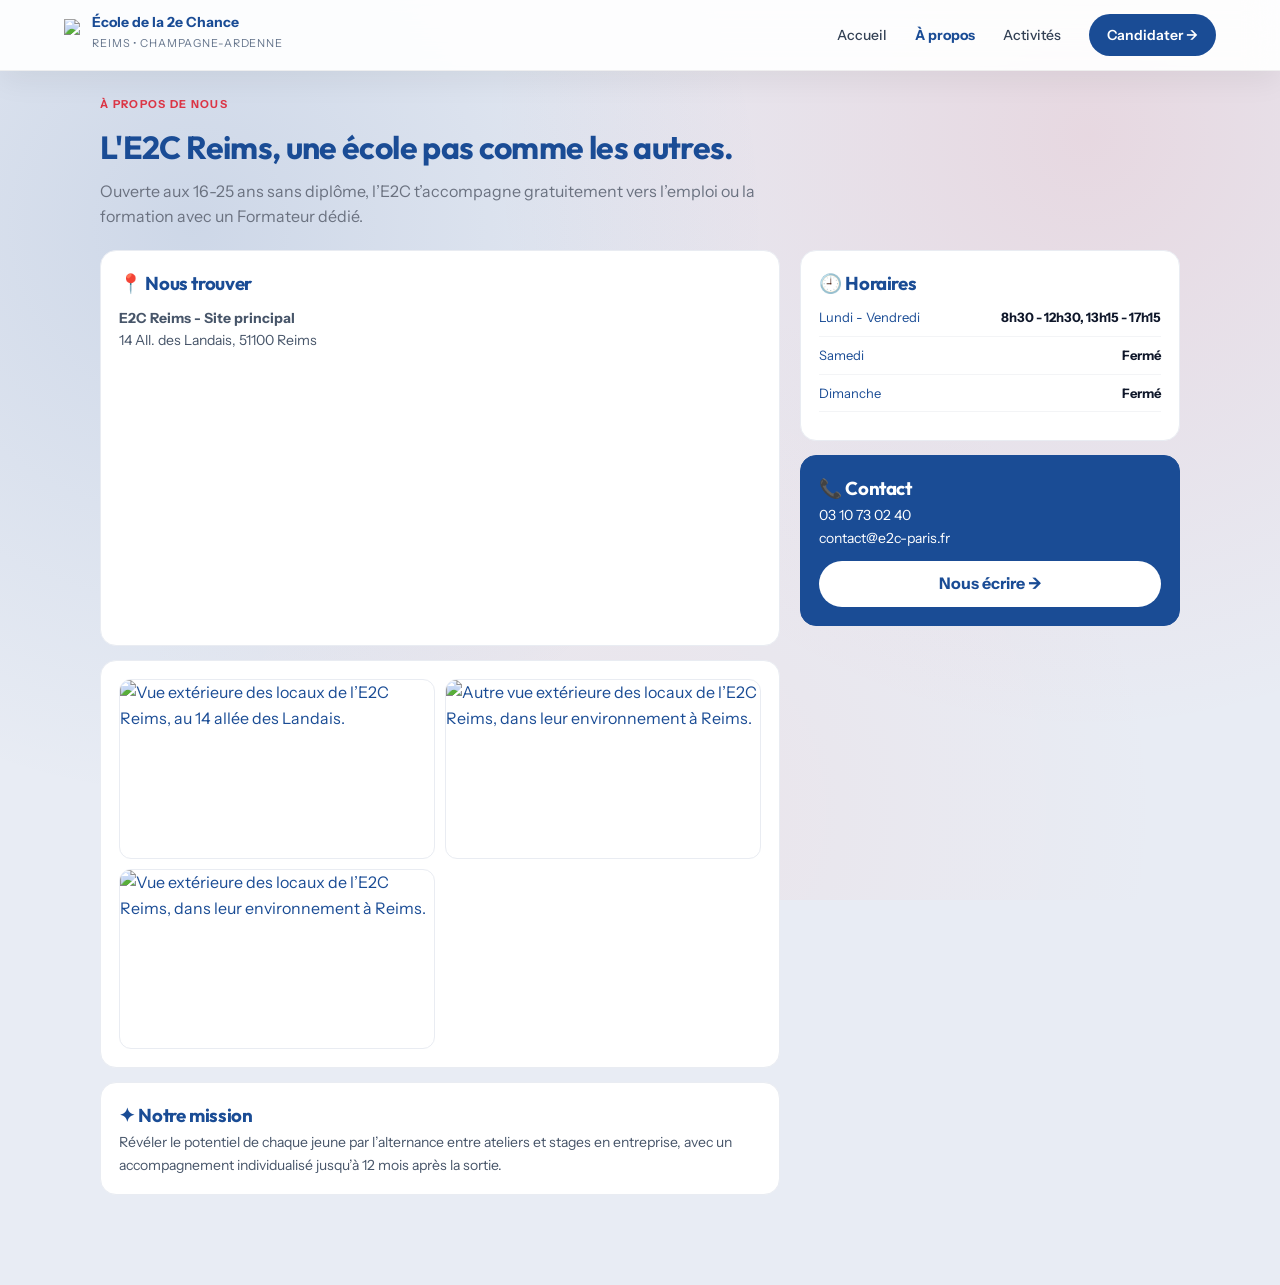
==== a-propos.html @ 0eb5949a "Add files via upload" ====
<!DOCTYPE html>
<html lang="fr">
<head>
<meta charset="UTF-8">
<meta name="viewport" content="width=device-width, initial-scale=1.0">
<title>À propos - E2C Reims</title>
<link href="https://fonts.googleapis.com/css2?family=Outfit:wght@600;700;800&family=Instrument+Sans:wght@400;500;600&display=swap" rel="stylesheet">
<link rel="stylesheet" href="style.css">
<style>
.propos-wrap{max-width:1120px;margin:90px auto;padding:0 20px}
.propos-grid{display:grid;grid-template-columns:1fr 380px;gap:20px;margin-top:20px}
@media(max-width:900px){.propos-grid{grid-template-columns:1fr}}
.card{background:white;border:1px solid #E9ECF2;border-radius:16px;padding:18px}
.map{width:100%;height:260px;border:0;border-radius:14px}
.horaire{display:flex;justify-content:space-between;padding:8px 0;border-bottom:1px solid #F3F4F6;font-size:13px}
.horaire strong{color:#0F172A}
</style>
</head>
<body>
<header id="header" class="scrolled"><div class="nav-container"><a href="index.html" class="logo"><img src="https://chatgpt.com/backend-api/estuary/public_content/enc/[base64]" style="height:32px"><div class="logo-text"><strong>École de la 2e Chance</strong><span>Reims • Champagne-Ardenne</span></div></a><nav class="nav-links"><a href="index.html">Accueil</a><a href="a-propos.html" style="color:#1A4C95;font-weight:700">À propos</a><a href="activites.html">Activités</a><a href="contact.html" class="btn-nav">Candidater →</a></nav></div></header>

<div class="propos-wrap">
  <span style="font-size:11px;letter-spacing:.12em;color:#DC3545;font-weight:800">À PROPOS DE NOUS</span>
  <h1 style="font-family:'Outfit';font-size:32px;margin:6px 0">L'E2C Reims, une école pas comme les autres.</h1>
  <p style="color:#6B7280;max-width:700px">Ouverte aux 16-25 ans sans diplôme, l’E2C t’accompagne gratuitement vers l’emploi ou la formation avec un Formateur dédié.</p>

  <div class="propos-grid">
    <div>
      <div class="card">
        <h3>📍 Nous trouver</h3>
        <p style="font-size:14px;color:#475569;margin:8px 0"><strong>E2C Reims - Site principal</strong><br>14 All. des Landais, 51100 Reims</p>
        <iframe class="map" src="https://www.google.com/maps?q=14%20All.%20des%20Landais,%2051100%20Reims&output=embed"></iframe>
      </div>
      <div class="card" style="margin-top:14px;display:grid;grid-template-columns:1fr 1fr;gap:10px">
        <img src="https://lh3.googleusercontent.com/gps-cs-s/ANWiy9RmBYXYJMVpjkhgtdOyG0xgI1zFbotQyMAzYjfXHsRGDIPvayYmzKq3-5r4vjvZk3Z1vQeb_IPQzzpQaoZ08wC7Tb1wzN6Sh1HUFRW2zBupb7UUvJ3DDwg1QPLV5E4Mbc2tKvYK3g=s680-w680-h510-rw" alt="Vue extérieure des locaux de l’E2C Reims, au 14 allée des Landais." onclick="openLb(this.src)" style="width:100%;height:180px;object-fit:cover;border-radius:12px;border:1px solid #E9ECF2;cursor:zoom-in">
        <img src="https://lh3.googleusercontent.com/gps-cs-s/ANWiy9QSnbKuPtUO25BjJZ3N5tn9REfrpH4IotvsvNzSmO4d89oMQwn0oLD4l0KyzKa5ALlvkzQIB6VtEvJO0rON2k9hSrTb6btPZNoeBq-Bl7ip_3fWii-HJ_bYYK6eKldfgAWC14Fkgw=s680-w680-h510-rw" alt="Autre vue extérieure des locaux de l’E2C Reims, dans leur environnement à Reims." onclick="openLb(this.src)" style="width:100%;height:180px;object-fit:cover;border-radius:12px;border:1px solid #E9ECF2;cursor:zoom-in">
        <img src="https://lh3.googleusercontent.com/gps-cs-s/ANWiy9QU22M8WiIq9fsKcAF8jQqqt6LHoWeaKcx8g5h1gXrZMFghqUsR_W_uiX1hLZ7azSBP4daoE7Yy70InLgqcTe4EZH_8PGaV70tY9Tud4CergMFRghrfqBgtHQqchNBWYblf4CUi=s680-w680-h510-rw" alt="Vue extérieure des locaux de l’E2C Reims, dans leur environnement à Reims." onclick="openLb(this.src)" style="width:100%;height:180px;object-fit:cover;border-radius:12px;border:1px solid #E9ECF2;cursor:zoom-in">
      </div>
      <div class="card" style="margin-top:14px">
        <h3>✦ Notre mission</h3>
        <p style="font-size:14px;color:#475569;line-height:1.6">Révéler le potentiel de chaque jeune par l’alternance entre ateliers et stages en entreprise, avec un accompagnement individualisé jusqu’à 12 mois après la sortie.</p>
      </div>
    </div>

    <div>
      <div class="card">
        <h3>🕘 Horaires</h3>
        <div class="horaire"><span>Lundi - Vendredi</span><strong>8h30 - 12h30, 13h15 - 17h15</strong></div>
        <div class="horaire"><span>Samedi</span><strong>Fermé</strong></div>
        <div class="horaire"><span>Dimanche</span><strong>Fermé</strong></div>
        <p style="font-size:12px;color:#6B7280;margin-top:10px"></p>
      </div>
      <div class="card" style="margin-top:14px;background:#1A4C95;color:white;border-color:#1A4C95">
        <h3 style="color:white">📞 Contact</h3>
        <p style="font-size:14px">03 10 73 02 40<br>contact@e2c-paris.fr</p>
        <a href="contact.html" style="display:block;text-align:center;margin-top:12px;background:white;color:#1A4C95;padding:10px;border-radius:999px;text-decoration:none;font-weight:700">Nous écrire →</a>
      </div>
    </div>
  </div>
</div>
<div id="lb2" style="display:none;position:fixed;inset:0;background:rgba(15,23,42,0.75);backdrop-filter:blur(8px);z-index:999;align-items:center;justify-content:center;padding:20px"><img id="lb2-img" style="max-width:90%;max-height:90%;border-radius:16px;transform:scale(0.8);transition:.3s"><span style="position:absolute;top:20px;right:24px;color:white;font-size:28px;cursor:pointer" onclick="closeLb()">×</span></div>
<script>
const lb2=document.getElementById('lb2'), lb2Img=document.getElementById('lb2-img');
function openLb(src){ lb2Img.src=src; lb2.style.display='flex'; setTimeout(()=>lb2Img.style.transform='scale(1)',10)}
function closeLb(){ lb2Img.style.transform='scale(0.8)'; setTimeout(()=>lb2.style.display='none',200)}
lb2.onclick=e=>{ if(e.target===lb2) closeLb() }
</script>
</body>
</html>
---- style.css ----
*{margin:0;padding:0;box-sizing:border-box}
:root{--navy:#1A4C95;--orange:#3c81e7;--orange2:#FE9B94;--blue:#1A4C95;--muted:#64748B;--bg:#F2F4F8}
html{scroll-behavior:smooth}
body{font-family:'Instrument Sans',system-ui,sans-serif;background:#F2F4F8;background-image:
  radial-gradient(at 20% 20%, rgba(26,76,149,0.07) 0%, transparent 50%),
  radial-gradient(at 90% 10%, rgba(220,53,69,0.06) 0%, transparent 45%),
  radial-gradient(at 50% 90%, rgba(254,155,148,0.07) 0%, transparent 60%);
background-attachment:fixed;color:var(--navy);line-height:1.6;overflow-x:hidden}
h1,h2,h3{font-family:'Outfit',sans-serif;letter-spacing:-.02em}
#header{position:fixed;top:0;width:100%;z-index:50;background:rgba(255,255,255,0.78);backdrop-filter:blur(16px);border-bottom:1px solid rgba(0,0,0,0.06);transition:.3s}
#header.scrolled{background:rgba(255,255,255,0.92);box-shadow:0 10px 30px rgba(0,0,0,0.06)}
.nav-container{max-width:1200px;margin:auto;display:flex;justify-content:space-between;align-items:center;padding:14px 24px}
.logo{display:flex;align-items:center;gap:12px;text-decoration:none;color:var(--navy)}
.logo-icon{width:44px;height:44px;border-radius:12px;background:var(--navy);color:white;display:grid;place-items:center;font-weight:800;font-size:15px}
.logo-text strong{display:block;font-size:14px;line-height:1}
.logo-text span{font-size:11px;color:var(--muted);letter-spacing:.08em;text-transform:uppercase}
.nav-links{display:flex;gap:28px;align-items:center}
.nav-links a{text-decoration:none;color:#334155;font-weight:500;font-size:14px}
.btn-nav{background:var(--navy);color:white!important;padding:10px 18px;border-radius:999px;font-weight:600!important}
.burger{display:none;background:none;border:none;font-size:22px;cursor:pointer}
.hero{position:relative;background:radial-gradient(1200px 600px at 70% -10%, #FFE9E0 0%, transparent 60%),linear-gradient(180deg,#fff 0%,#F8FAFC 100%);padding:140px 0 0;overflow:hidden}
.hero-glow{position:absolute;top:-120px;right:-200px;width:700px;height:700px;background:radial-gradient(circle,rgba(255,90,31,0.14) 0%,transparent 70%);pointer-events:none}
.hero-container{max-width:1200px;margin:auto;padding:0 24px;display:grid;grid-template-columns:1.1fr 0.9fr;gap:40px;align-items:center}
.badge{display:inline-flex;background:#FFEEE6;color:#9A3412;border:1px solid #FFD1BD;padding:8px 14px;border-radius:999px;font-size:12px;font-weight:600}
.hero-left h1{font-size:clamp(38px,6vw,64px);line-height:.95;margin:18px 0;font-weight:800}
.hero-left h1 span{background:linear-gradient(90deg,var(--orange),var(--orange2));-webkit-background-clip:text;-webkit-text-fill-color:transparent}
.hero-left p{color:#475569;font-size:18px;max-width:520px;margin:10px 0 26px}
.hero-actions{display:flex;gap:14px;flex-wrap:wrap}
.btn-primary{background:linear-gradient(135deg,var(--orange),var(--orange2));color:white;padding:14px 22px;border-radius:999px;text-decoration:none;font-weight:700;font-size:15px;box-shadow:0 10px 20px rgba(255,90,31,0.25);transition:.2s;display:inline-flex}
.btn-primary:hover{transform:translateY(-2px)}
.btn-primary.light{background:white;color:var(--navy)}
.btn-secondary{background:white;color:var(--navy);border:1px solid #E2E8F0;padding:14px 18px;border-radius:999px;text-decoration:none;font-weight:600;font-size:14px}
.hero-trust{display:flex;align-items:center;gap:14px;margin-top:22px}
.avatars{display:flex}.avatars img{width:36px;height:36px;border-radius:50%;border:3px solid white;margin-left:-8px}
.avatars img:first-child{margin-left:0}
.hero-card-main{position:relative;background:white;border-radius:28px;padding:14px;box-shadow:0 30px 60px rgba(7,11,29,0.12)}
.hero-card-main img{width:100%;height:420px;object-fit:cover;border-radius:20px;display:block}
.floating-card{position:absolute;background:rgba(255,255,255,0.92);backdrop-filter:blur(10px);border-radius:16px;padding:12px 14px;display:flex;align-items:center;gap:10px;box-shadow:0 10px 30px rgba(0,0,0,0.12)}
.card-1{bottom:18px;left:-18px}.card-1 .icon{width:36px;height:36px;border-radius:10px;background:#DCFCE7;color:#15803D;display:grid;place-items:center;font-weight:800}
.card-2{top:22px;right:-14px;flex-direction:column;text-align:center;padding:14px 18px}
.card-2 strong{font-size:22px;color:var(--orange)}
.stats-bar{max-width:1200px;margin:40px auto 0;padding:18px 24px;background:white;border-radius:20px;display:grid;grid-template-columns:repeat(4,1fr);gap:10px;border:1px solid #E2E8F0;transform:translateY(30px)}
.stat{text-align:center;padding:12px}.stat strong{display:block;font-family:'Outfit';font-size:26px}.stat span{font-size:12px;color:var(--muted);text-transform:uppercase}
.section{max-width:1200px;margin:auto;padding:80px 24px 40px}
.section.dark{max-width:none;background:var(--navy);color:white;border-radius:32px;margin:50px 24px 0;padding:60px 24px}
.section-header{text-align:center;max-width:680px;margin:0 auto 40px}
.eyebrow{font-size:12px;letter-spacing:.14em;color:var(--orange);font-weight:700}
.section-header h2{font-size:36px;margin:10px 0}
.features{display:grid;grid-template-columns:repeat(3,1fr);gap:18px}
.feature{background:white;border:1px solid #E2E8F0;border-radius:20px;padding:26px;transition:.25s}
.feature:hover{transform:translateY(-6px);box-shadow:0 20px 40px rgba(0,0,0,0.08)}
.feature.featured{background:var(--navy);color:white;transform:translateY(-6px)}
.features-pro{display:grid;gap:16px;max-width:900px;margin:auto}
.feature-pro{display:flex;align-items:flex-start;gap:18px;background:white;border:1px solid #E2E8F0;border-radius:20px;padding:24px}
.feature-pro .num{flex:0 0 38px;height:38px;border-radius:50%;background:var(--navy);color:white;display:grid;place-items:center;font-weight:800}
.feature-pro h3{margin:2px 0 6px}
.feature-pro p{color:#475569}
.feature-pro.accent{background:var(--navy);border-color:var(--navy);color:white}
.feature-pro.accent .num{background:white;color:var(--navy)}
.feature-pro.accent p{color:#E2E8F0}
.cta-mini{background:linear-gradient(135deg,var(--navy),#DC3545);color:white;padding:20px;border-radius:16px;text-align:center;font-weight:700}
.feature-icon{width:46px;height:46px;border-radius:12px;display:grid;place-items:center;margin-bottom:16px}
.feature-icon.orange{background:#FFF1E6;color:var(--orange)}.feature-icon.dark{background:rgba(255,255,255,0.1);color:white}.feature-icon.blue{background:#EFF6FF;color:var(--blue)}
.timeline{display:grid;grid-template-columns:repeat(4,1fr);gap:16px}
.step{background:rgba(255,255,255,0.06);border:1px solid rgba(255,255,255,0.08);border-radius:18px;padding:22px}
.step-num{font-weight:800;color:var(--orange);font-size:12px}
.testimonials{display:grid;grid-template-columns:repeat(3,1fr);gap:16px}
.testi{background:white;border:1px solid #E2E8F0;border-radius:20px;padding:22px}
.testi.highlight{background:var(--navy);color:white}
.author{display:flex;gap:12px;align-items:center;margin-top:12px}.author img{width:42px;height:42px;border-radius:50%}
.cta{max-width:1200px;margin:50px auto;padding:0 24px}
.cta-box{background:linear-gradient(135deg,#FF5A1F 0%,#3067ff 100%);border-radius:28px;padding:48px;text-align:center;color:white}
.cta-actions{display:flex;gap:16px;justify-content:center;flex-wrap:wrap;margin-top:16px}
footer{background:#020617;color:#94A3B8;margin-top:30px;padding:40px 24px;border-radius:28px 28px 0 0}
.footer-grid{max-width:1200px;margin:auto;display:grid;grid-template-columns:1.8fr 1fr 1fr 1fr;gap:24px}
@media(max-width:900px){.nav-links{display:none}.burger{display:block}.hero-container{grid-template-columns:1fr}.hero-card-main img{height:300px}.stats-bar{grid-template-columns:repeat(2,1fr);transform:none}.features,.timeline,.testimonials,.footer-grid{grid-template-columns:1fr}.section.dark{margin:24px 12px 0}}
/* ===== FOND PREMIUM ANTI-BLANC ===== */
body{
  background-color: #E8ECF4 !important;
  background-image: 
    radial-gradient(circle at 15% 25%, rgba(26,76,149,0.13) 0%, transparent 45%),
    radial-gradient(circle at 85% 15%, rgba(220,53,69,0.11) 0%, transparent 45%),
    radial-gradient(circle at 50% 90%, rgba(254,155,148,0.10) 0%, transparent 50%) !important;
}
.section{
  background: transparent !important;
}
.hero{
  background: transparent !important;
}
.stats-bar, .feature, .testi{
  background: #FFFFFF !important;
  box-shadow: 0 12px 30px rgba(26,76,149,0.08) !important;
  border: none !important;
}
.faq-list{max-width:720px;margin:auto;display:flex;flex-direction:column;gap:12px}
.faq-item{background:white;border:2px solid #E9ECF2;border-radius:16px;overflow:hidden;transition:.25s}
.faq-item:hover{border-color:#1A4C95;background:#F0F6FF;transform:translateY(-2px);box-shadow:0 10px 24px rgba(26,76,149,0.10)}
.faq-item:hover .faq-q{color:#1A4C95}
.faq-q{width:100%;padding:18px;background:none;border:none;display:flex;justify-content:space-between;align-items:center;font-weight:700;font-size:14px;cursor:pointer;transition:.2s}
.faq-q span{width:28px;height:28px;border-radius:50%;background:#F1F5F9;border:1px solid #E9ECF2;display:grid;place-items:center;transition:.25s}
.faq-item:hover .faq-q span{background:#1A4C95;color:white;border-color:#1A4C95}
.faq-item.open{background:#1A4C95;border-color:#1A4C95}
.faq-item.open .faq-q{color:white}
.faq-item.open .faq-q span{background:white;color:#1A4C95;transform:rotate(45deg);border-color:white}
.faq-item.open .faq-a p{color:#E0E7FF}
.faq-a{max-height:0;overflow:hidden;transition:.32s ease}
.faq-item.open .faq-a{max-height:260px;padding:0 18px 16px}
.faq-a p{font-size:13.5px;color:#64748B;line-height:1.6}
.section.dark{max-width:none;background:#0F172A;color:white;border-radius:24px;margin:30px 20px 0;padding:50px 20px}
.timeline{display:grid;grid-template-columns:repeat(4,1fr);gap:12px;max-width:1100px;margin:auto}
.step{background:rgba(255,255,255,0.06);border:1px solid rgba(255,255,255,0.08);border-radius:14px;padding:18px}
.step span{color:#FE9B94;font-weight:800;font-size:12px} .step h4{color:white;margin:6px 0} .step p{color:#94A3B8;font-size:13px}
.testimonials{display:grid;grid-template-columns:repeat(3,1fr);gap:12px;max-width:1100px;margin:auto}
.testi{background:white;border:1px solid #E9ECF2;border-radius:16px;padding:18px} .testi.highlight{background:#1A4C95;color:white}
.testi p{font-size:13.5px;font-style:italic} .testi strong{display:block;margin-top:10px;font-size:13px} .testi span{font-size:11px;color:#6B7280} .testi.highlight span{color:#CBD5E1}
.cta{max-width:1100px;margin:30px auto;padding:0 20px} .cta-box{background:linear-gradient(135deg,#1A4C95,#DC3545);border-radius:20px;padding:40px;text-align:center;color:white}
footer{background:#020617;color:#94A3B8;text-align:center;padding:20px;margin-top:20px;font-size:12px}
@media(max-width:900px){.timeline,.testimonials{grid-template-columns:1fr}}
.parcours-wow{max-width:1120px;margin:40px auto;padding:40px 20px;background:white;border:1px solid #E9ECF2;border-radius:24px}
.parcours-grid{display:grid;grid-template-columns:repeat(4,1fr);gap:14px;max-width:1100px;margin:auto}
.parcours-card{background:#F8F9FB;border:1px solid #E9ECF2;border-radius:18px;padding:18px;transition:.25s;position:relative;overflow:hidden}
.parcours-card:hover{transform:translateY(-6px);border-color:#1A4C95;box-shadow:0 16px 30px rgba(26,76,149,0.08);background:white}
.parcours-card.highlight{background:#1A4C95;color:white;border-color:#1A4C95}
.parcours-card.highlight p{color:#CBD5E1} .parcours-card.highlight span{color:#FE9B94}
.pc-num{font-family:'Outfit';font-weight:800;font-size:28px;color:#1A4C95;opacity:.15} .parcours-card.highlight .pc-num{color:white;opacity:.9}
.parcours-card h4{font-size:14px;margin:4px 0} .parcours-card p{font-size:13px;color:#6B7280} .parcours-card span{font-size:11px;font-weight:700;color:#DC3545;margin-top:8px;display:block}
.temoignages-wow{max-width:1120px;margin:30px auto;padding:40px 20px}
.temo-grid{display:grid;grid-template-columns:repeat(3,1fr);gap:14px}
.temo-card{background:white;border:1px solid #E9ECF2;border-radius:18px;padding:20px;text-align:center;transition:.25s}
.temo-card:hover{transform:translateY(-4px);box-shadow:0 14px 28px rgba(0,0,0,0.06);border-color:#1A4C95}
.temo-card.featured{background:linear-gradient(135deg,#1A4C95,#0F2A5A);color:white;border-color:#1A4C95;transform:translateY(-4px)}
.temo-card.featured span{color:#CBD5E1}
.temo-card img{width:48px;height:48px;border-radius:50%;margin-bottom:10px;object-fit:cover}
.temo-card p{font-size:13.5px;line-height:1.6;font-style:italic} .temo-card strong{display:block;margin-top:12px;font-size:13px} .temo-card span{font-size:11px;color:#6B7280}
@media(max-width:900px){.parcours-grid,.temo-grid{grid-template-columns:1fr}}
.gallery-full{max-width:1120px;margin:0 auto;padding:0 20px 40px}
.gallery-card{position:relative;overflow:hidden}
.gallery-card img{transition:.4s}
.gallery-card:hover img{transform:scale(1.08)}
.gallery-card h3{transition:.2s} .gallery-card:hover h3{color:#1A4C95}
.gc-badge{position:absolute;top:10px;left:10px;z-index:2}
.gallery-card::after{content:"Voir →";position:absolute;bottom:14px;right:14px;background:white;border:1px solid #E9ECF2;padding:5px 10px;border-radius:999px;font-size:11px;font-weight:700;opacity:0;transform:translateY(6px);transition:.25s}
.gallery-card:hover::after{opacity:1;transform:translateY(0)}
.gallery-card{background:white;border:1px solid #E9ECF2;border-radius:20px;padding:10px;transition:.25s}
.gallery-card:hover{transform:translateY(-6px);box-shadow:0 16px 30px rgba(26,76,149,0.08);border-color:#1A4C95}
.img-bubble{position:relative;border-radius:14px;overflow:hidden;border:1px solid #E9ECF2}
.img-bubble .gc-badge{z-index:2}
.gc-badge-right{position:absolute;top:10px;right:10px;z-index:2;background:white;color:#1A4C95;padding:5px 10px;border-radius:999px;font-size:11px;font-weight:700}
.img-bubble img{height:160px;transition:.4s} .gallery-card:hover .img-bubble img{transform:scale(1.06)}
.desc-bubble{background:#F8F9FB;border:1px solid #E9ECF2;border-radius:12px;padding:12px;margin-top:10px;text-align:left}
.desc-bubble h3{font-size:14px;margin:0} .desc-bubble p{font-size:12px;color:#6B7280;margin:4px 0 0}
.gc-badge{position:absolute;top:10px;left:10px}
.img-bubble .gc-badge{background:#1A4C95;color:white;padding:5px 10px;border-radius:999px;font-size:11px;font-weight:700}
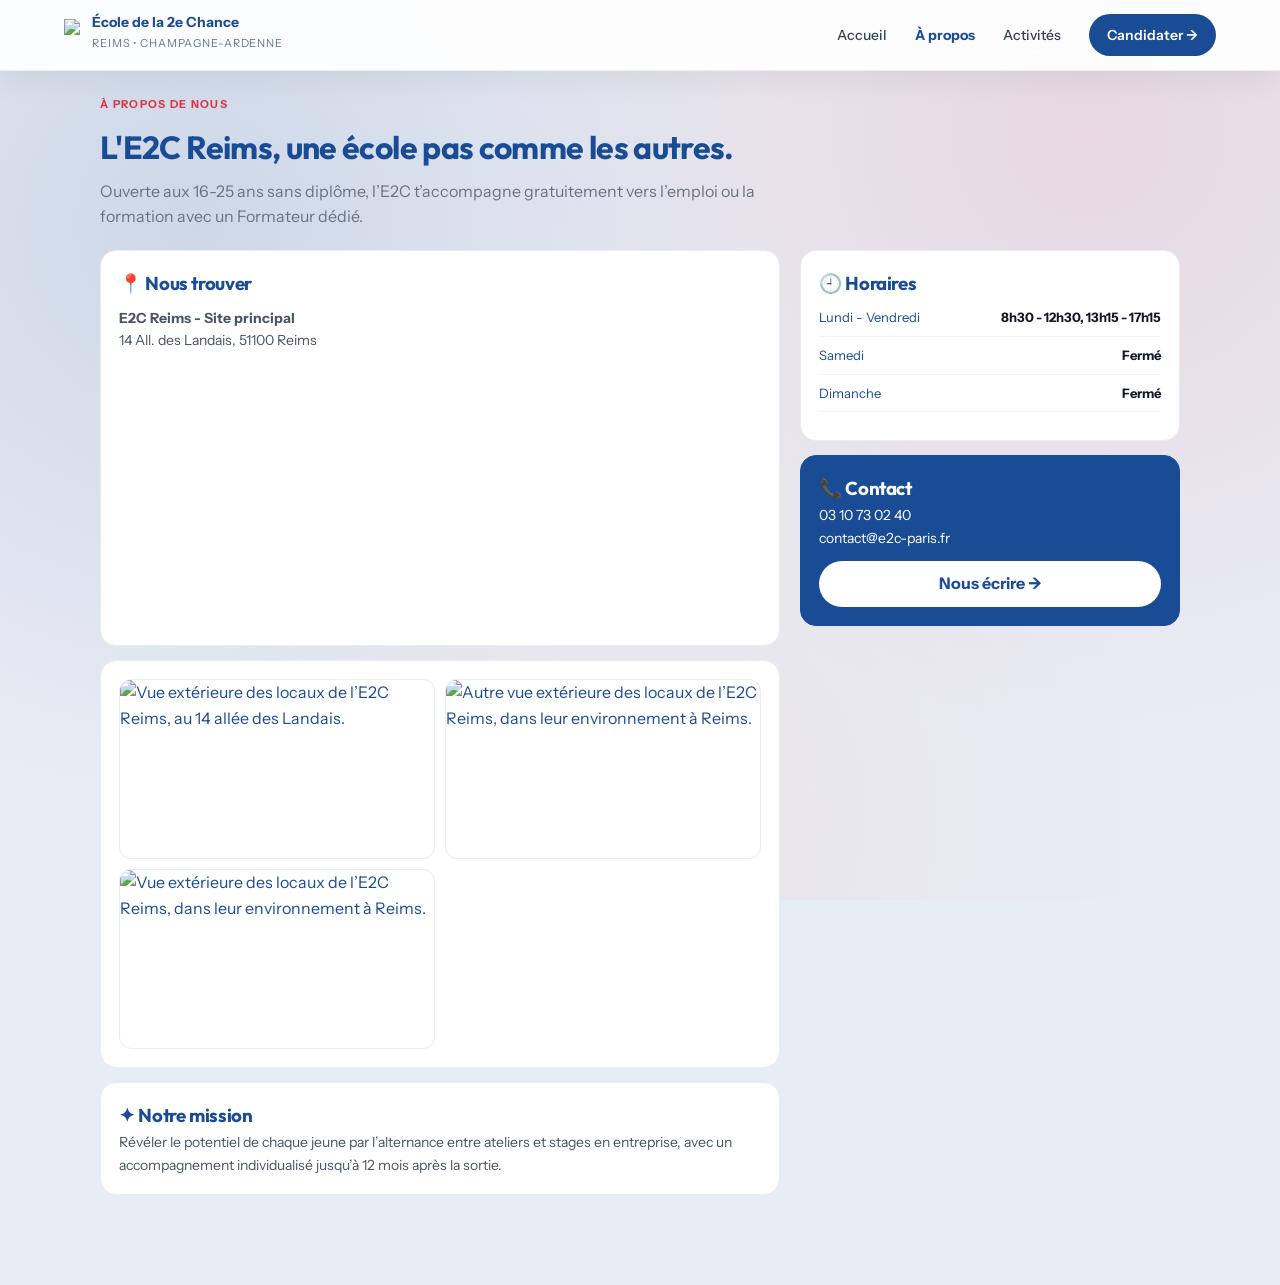
==== commit 93ebd35f: "Fix HTML structure and add admin bar functionality" ====
--- a/a-propos.html
+++ b/a-propos.html
@@ -65,5 +65,15 @@
 function closeLb(){ lb2Img.style.transform='scale(0.8)'; setTimeout(()=>lb2.style.display='none',200)}
 lb2.onclick=e=>{ if(e.target===lb2) closeLb() }
 </script>
+<div id="admin-bar" style="display:none;position:fixed;top:0;left:0;right:0;z-index:999;background:linear-gradient(90deg,#1A4C95,#DC3545);color:white;padding:8px 16px;justify-content:space-between;align-items:center;font-size:13px">
+  <span>🔓 Mode Admin • Tu vois le site comme tout le monde + boutons d'édition</span>
+  <span><a href="activites.html" style="background:white;color:#1A4C95;padding:6px 12px;border-radius:999px;text-decoration:none;font-weight:700">+ Nouvelle activité</a> <button onclick="localStorage.removeItem('e2c_admin');location.reload()" style="margin-left:8px;background:rgba(255,255,255,0.2);border:1px solid rgba(255,255,255,0.4);color:white;padding:6px 10px;border-radius:999px;cursor:pointer">Déconnexion</button></span>
+</div>
+<script>
+if(localStorage.getItem('e2c_admin')==='1'){
+  document.getElementById('admin-bar').style.display='flex';
+  document.body.style.paddingTop='40px';
+}
+</script>
 </body>
-</html>+</html>
